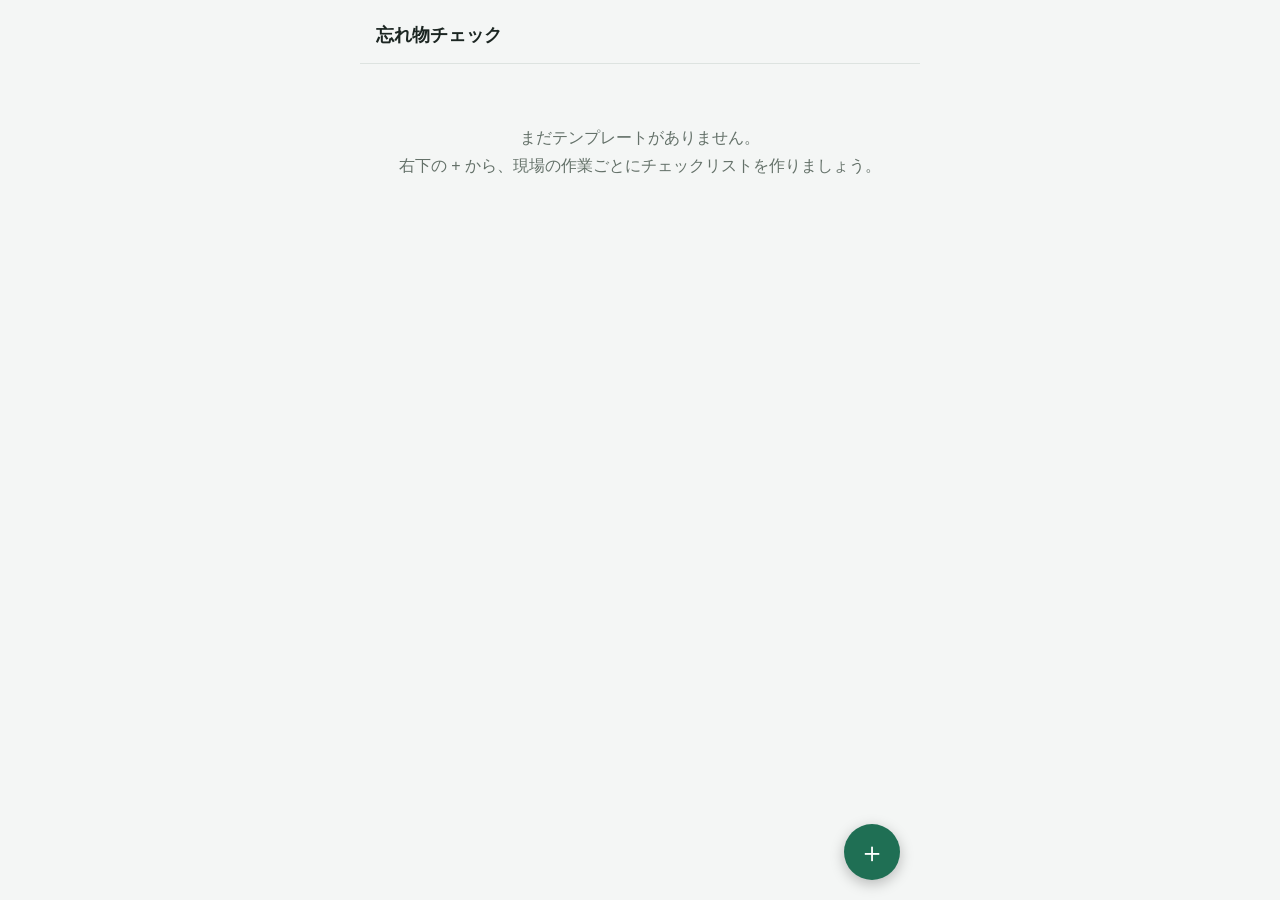
==== index.html @ 498d1441 "Add offline checklist PWA for job-site forgotten items Templates group materials/tools/machines by j" ====
<!DOCTYPE html>
<html lang="ja">
<head>
<meta charset="UTF-8">
<meta name="viewport" content="width=device-width, initial-scale=1, viewport-fit=cover">
<title>忘れ物チェック</title>
<meta name="theme-color" content="#1f6f54">
<link rel="manifest" href="manifest.json">
<link rel="icon" href="icons/icon.svg" type="image/svg+xml">
<link rel="apple-touch-icon" href="icons/icon.svg">
<link rel="stylesheet" href="style.css">
</head>
<body>
<div id="app"></div>
<script src="app.js"></script>
</body>
</html>
---- style.css ----
:root {
  --bg: #f4f6f5;
  --surface: #ffffff;
  --border: #dde3e0;
  --text: #1c2622;
  --text-dim: #647169;
  --accent: #1f6f54;
  --accent-dim: #e5f1ec;
  --danger: #b3452f;
  --radius: 14px;
  --cat-材料: #2f6fb3;
  --cat-道具: #a3762f;
  --cat-機械: #7a3fb0;
  --cat-その他: #5c6b64;
}

@media (prefers-color-scheme: dark) {
  :root {
    --bg: #121613;
    --surface: #1b211d;
    --border: #2c3630;
    --text: #eef2ef;
    --text-dim: #96a49c;
    --accent: #48b98e;
    --accent-dim: #1d3129;
    --danger: #e28066;
  }
}

* { box-sizing: border-box; }

html, body {
  margin: 0;
  padding: 0;
  background: var(--bg);
  color: var(--text);
  font-family: -apple-system, BlinkMacSystemFont, "Hiragino Sans", "Yu Gothic UI", "Segoe UI", sans-serif;
  -webkit-tap-highlight-color: transparent;
}

#app {
  max-width: 560px;
  margin: 0 auto;
  min-height: 100vh;
  padding-bottom: 96px;
  display: flex;
  flex-direction: column;
}

header.topbar {
  position: sticky;
  top: 0;
  z-index: 5;
  background: var(--bg);
  padding: env(safe-area-inset-top, 0) 16px 8px;
  padding-top: calc(env(safe-area-inset-top, 0) + 16px);
  display: flex;
  align-items: center;
  gap: 10px;
  border-bottom: 1px solid var(--border);
}

header.topbar .back {
  border: none;
  background: none;
  color: var(--accent);
  font-size: 16px;
  padding: 6px 4px;
  cursor: pointer;
}

header.topbar h1 {
  font-size: 18px;
  margin: 8px 0;
  flex: 1;
  line-height: 1.3;
}

main {
  flex: 1;
  padding: 12px 16px 24px;
}

.empty {
  color: var(--text-dim);
  text-align: center;
  padding: 48px 16px;
  line-height: 1.7;
}

.card-list {
  display: flex;
  flex-direction: column;
  gap: 10px;
  margin-top: 12px;
}

.template-card {
  background: var(--surface);
  border: 1px solid var(--border);
  border-radius: var(--radius);
  padding: 14px 16px;
  cursor: pointer;
  display: flex;
  flex-direction: column;
  gap: 8px;
}

.template-card .name {
  font-size: 16px;
  font-weight: 600;
}

.progress-row {
  display: flex;
  align-items: center;
  gap: 8px;
}

.progress-bar {
  flex: 1;
  height: 8px;
  border-radius: 4px;
  background: var(--accent-dim);
  overflow: hidden;
}

.progress-bar > div {
  height: 100%;
  background: var(--accent);
  transition: width .2s ease;
}

.progress-label {
  font-size: 12px;
  color: var(--text-dim);
  white-space: nowrap;
}

.fab {
  position: fixed;
  right: max(20px, calc((100vw - 560px) / 2 + 20px));
  bottom: calc(env(safe-area-inset-bottom, 0) + 20px);
  width: 56px;
  height: 56px;
  border-radius: 50%;
  background: var(--accent);
  color: #fff;
  border: none;
  font-size: 28px;
  line-height: 56px;
  text-align: center;
  box-shadow: 0 4px 14px rgba(0,0,0,.25);
  cursor: pointer;
  z-index: 10;
}

.btn {
  display: inline-block;
  background: var(--accent);
  color: #fff;
  border: none;
  border-radius: 10px;
  padding: 12px 18px;
  font-size: 15px;
  cursor: pointer;
  text-align: center;
}

.btn.secondary {
  background: var(--surface);
  color: var(--text);
  border: 1px solid var(--border);
}

.btn.danger {
  background: var(--danger);
}

.btn.block {
  display: block;
  width: 100%;
}

.field {
  margin-bottom: 16px;
}

.field label {
  display: block;
  font-size: 13px;
  color: var(--text-dim);
  margin-bottom: 6px;
}

.field input[type=text], .field select {
  width: 100%;
  padding: 12px 14px;
  border-radius: 10px;
  border: 1px solid var(--border);
  background: var(--surface);
  color: var(--text);
  font-size: 16px;
}

.chip-row {
  display: flex;
  gap: 8px;
  flex-wrap: wrap;
  margin-bottom: 16px;
}

.chip {
  padding: 7px 14px;
  border-radius: 999px;
  border: 1px solid var(--border);
  background: var(--surface);
  color: var(--text-dim);
  font-size: 13px;
  cursor: pointer;
}

.chip.active {
  background: var(--accent);
  border-color: var(--accent);
  color: #fff;
}

.summary-bar {
  background: var(--surface);
  border: 1px solid var(--border);
  border-radius: var(--radius);
  padding: 14px 16px;
  margin-bottom: 14px;
  display: flex;
  align-items: center;
  gap: 12px;
}

.summary-bar .count {
  font-size: 22px;
  font-weight: 700;
}

.category-group {
  margin-bottom: 18px;
}

.category-group h2 {
  font-size: 13px;
  color: var(--text-dim);
  margin: 0 0 8px 4px;
  display: flex;
  align-items: center;
  gap: 6px;
}

.category-group h2 .dot {
  width: 9px;
  height: 9px;
  border-radius: 50%;
  display: inline-block;
}

.item-row {
  display: flex;
  align-items: center;
  gap: 12px;
  background: var(--surface);
  border: 1px solid var(--border);
  border-radius: 12px;
  padding: 12px 14px;
  margin-bottom: 8px;
}

.item-row .check {
  width: 26px;
  height: 26px;
  border-radius: 50%;
  border: 2px solid var(--border);
  flex-shrink: 0;
  display: flex;
  align-items: center;
  justify-content: center;
  cursor: pointer;
  color: transparent;
  font-size: 15px;
}

.item-row.checked .check {
  background: var(--accent);
  border-color: var(--accent);
  color: #fff;
}

.item-row .item-name {
  flex: 1;
  font-size: 15px;
  cursor: pointer;
}

.item-row.checked .item-name {
  color: var(--text-dim);
  text-decoration: line-through;
}

.item-row .del {
  border: none;
  background: none;
  color: var(--text-dim);
  font-size: 18px;
  cursor: pointer;
  padding: 4px;
}

.add-item-row {
  display: flex;
  gap: 8px;
  margin-top: 4px;
}

.add-item-row input {
  flex: 1;
  padding: 11px 14px;
  border-radius: 10px;
  border: 1px solid var(--border);
  background: var(--surface);
  color: var(--text);
  font-size: 15px;
}

.actions-row {
  display: flex;
  gap: 10px;
  margin-top: 24px;
}

.actions-row .btn {
  flex: 1;
}

dialog {
  border: none;
  border-radius: var(--radius);
  padding: 0;
  width: min(420px, 90vw);
  background: var(--surface);
  color: var(--text);
}

dialog::backdrop {
  background: rgba(0,0,0,.4);
}

dialog .dialog-body {
  padding: 20px;
}

dialog h3 {
  margin-top: 0;
}
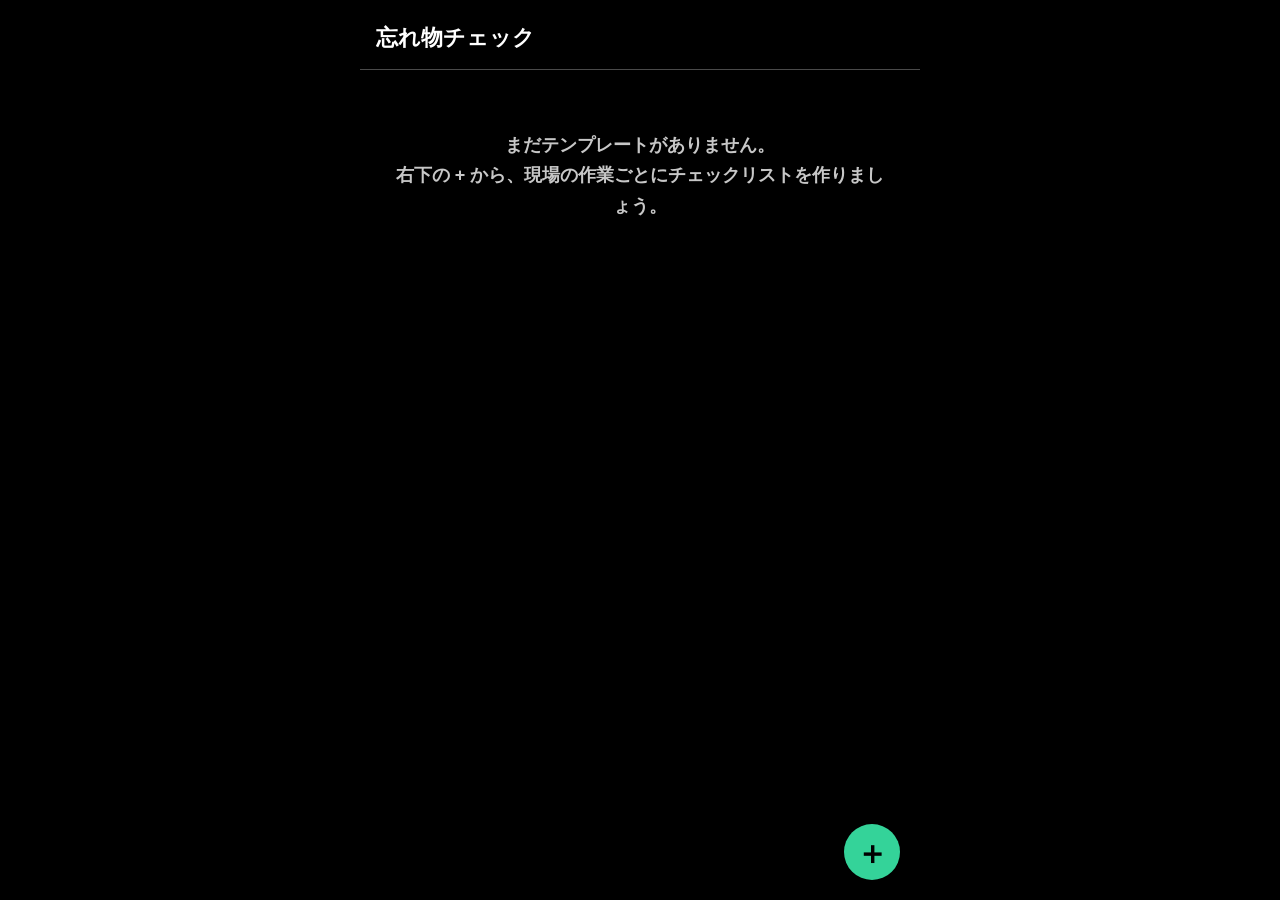
==== commit 8b950bc1: "Rename ウエイト preset and switch to a fixed high-contrast theme Rename "製管、ウエイト" preset to "製管、ウエイト、シャッ" ====
--- a/index.html
+++ b/index.html
@@ -4,7 +4,7 @@
 <meta charset="UTF-8">
 <meta name="viewport" content="width=device-width, initial-scale=1, viewport-fit=cover">
 <title>忘れ物チェック</title>
-<meta name="theme-color" content="#1f6f54">
+<meta name="theme-color" content="#000000">
 <link rel="manifest" href="manifest.json">
 <link rel="icon" href="icons/icon.svg" type="image/svg+xml">
 <link rel="apple-touch-icon" href="icons/icon.svg">
--- a/style.css
+++ b/style.css
@@ -1,30 +1,13 @@
 :root {
-  --bg: #f4f6f5;
-  --surface: #ffffff;
-  --border: #dde3e0;
-  --text: #1c2622;
-  --text-dim: #647169;
-  --accent: #1f6f54;
-  --accent-dim: #e5f1ec;
-  --danger: #b3452f;
+  --bg: #000000;
+  --surface: #141414;
+  --border: #4a4a4a;
+  --text: #ffffff;
+  --text-dim: #c7c7c7;
+  --accent: #34d399;
+  --accent-dim: #0d3327;
+  --danger: #ff6b5b;
   --radius: 14px;
-  --cat-材料: #2f6fb3;
-  --cat-道具: #a3762f;
-  --cat-機械: #7a3fb0;
-  --cat-その他: #5c6b64;
-}
-
-@media (prefers-color-scheme: dark) {
-  :root {
-    --bg: #121613;
-    --surface: #1b211d;
-    --border: #2c3630;
-    --text: #eef2ef;
-    --text-dim: #96a49c;
-    --accent: #48b98e;
-    --accent-dim: #1d3129;
-    --danger: #e28066;
-  }
 }
 
 * { box-sizing: border-box; }
@@ -35,7 +18,14 @@
   background: var(--bg);
   color: var(--text);
   font-family: -apple-system, BlinkMacSystemFont, "Hiragino Sans", "Yu Gothic UI", "Segoe UI", sans-serif;
+  font-size: 18px;
+  font-weight: 700;
   -webkit-tap-highlight-color: transparent;
+}
+
+button, input, select, textarea {
+  font-family: inherit;
+  font-weight: 700;
 }
 
 #app {
@@ -64,13 +54,15 @@
   border: none;
   background: none;
   color: var(--accent);
-  font-size: 16px;
+  font-size: 20px;
+  font-weight: 700;
   padding: 6px 4px;
   cursor: pointer;
 }
 
 header.topbar h1 {
-  font-size: 18px;
+  font-size: 22px;
+  font-weight: 700;
   margin: 8px 0;
   flex: 1;
   line-height: 1.3;
@@ -107,8 +99,8 @@
 }
 
 .template-card .name {
-  font-size: 16px;
-  font-weight: 600;
+  font-size: 20px;
+  font-weight: 700;
 }
 
 .progress-row {
@@ -132,7 +124,8 @@
 }
 
 .progress-label {
-  font-size: 12px;
+  font-size: 16px;
+  font-weight: 700;
   color: var(--text-dim);
   white-space: nowrap;
 }
@@ -145,12 +138,13 @@
   height: 56px;
   border-radius: 50%;
   background: var(--accent);
-  color: #fff;
+  color: #000;
   border: none;
-  font-size: 28px;
+  font-size: 32px;
+  font-weight: 700;
   line-height: 56px;
   text-align: center;
-  box-shadow: 0 4px 14px rgba(0,0,0,.25);
+  box-shadow: 0 4px 14px rgba(0,0,0,.6);
   cursor: pointer;
   z-index: 10;
 }
@@ -158,11 +152,12 @@
 .btn {
   display: inline-block;
   background: var(--accent);
-  color: #fff;
+  color: #000;
   border: none;
   border-radius: 10px;
-  padding: 12px 18px;
-  font-size: 15px;
+  padding: 14px 20px;
+  font-size: 19px;
+  font-weight: 700;
   cursor: pointer;
   text-align: center;
 }
@@ -188,19 +183,20 @@
 
 .field label {
   display: block;
-  font-size: 13px;
+  font-size: 17px;
+  font-weight: 700;
   color: var(--text-dim);
   margin-bottom: 6px;
 }
 
-.field input[type=text], .field select {
+.field input[type=text] {
   width: 100%;
-  padding: 12px 14px;
+  padding: 14px 16px;
   border-radius: 10px;
   border: 1px solid var(--border);
   background: var(--surface);
   color: var(--text);
-  font-size: 16px;
+  font-size: 20px;
 }
 
 .chip-row {
@@ -211,19 +207,20 @@
 }
 
 .chip {
-  padding: 7px 14px;
+  padding: 8px 16px;
   border-radius: 999px;
   border: 1px solid var(--border);
   background: var(--surface);
   color: var(--text-dim);
-  font-size: 13px;
+  font-size: 17px;
+  font-weight: 700;
   cursor: pointer;
 }
 
 .chip.active {
   background: var(--accent);
   border-color: var(--accent);
-  color: #fff;
+  color: #000;
 }
 
 .summary-bar {
@@ -238,30 +235,14 @@
 }
 
 .summary-bar .count {
-  font-size: 22px;
-  font-weight: 700;
-}
-
-.category-group {
+  font-size: 26px;
+  font-weight: 700;
+}
+
+.item-list {
   margin-bottom: 18px;
 }
 
-.category-group h2 {
-  font-size: 13px;
-  color: var(--text-dim);
-  margin: 0 0 8px 4px;
-  display: flex;
-  align-items: center;
-  gap: 6px;
-}
-
-.category-group h2 .dot {
-  width: 9px;
-  height: 9px;
-  border-radius: 50%;
-  display: inline-block;
-}
-
 .item-row {
   display: flex;
   align-items: center;
@@ -269,13 +250,13 @@
   background: var(--surface);
   border: 1px solid var(--border);
   border-radius: 12px;
-  padding: 12px 14px;
+  padding: 14px 16px;
   margin-bottom: 8px;
 }
 
 .item-row .check {
-  width: 26px;
-  height: 26px;
+  width: 30px;
+  height: 30px;
   border-radius: 50%;
   border: 2px solid var(--border);
   flex-shrink: 0;
@@ -284,18 +265,19 @@
   justify-content: center;
   cursor: pointer;
   color: transparent;
-  font-size: 15px;
+  font-size: 18px;
 }
 
 .item-row.checked .check {
   background: var(--accent);
   border-color: var(--accent);
-  color: #fff;
+  color: #000;
 }
 
 .item-row .item-name {
   flex: 1;
-  font-size: 15px;
+  font-size: 19px;
+  font-weight: 700;
   cursor: pointer;
 }
 
@@ -304,13 +286,51 @@
   text-decoration: line-through;
 }
 
-.item-row .del {
-  border: none;
-  background: none;
-  color: var(--text-dim);
+.item-row.edit {
+  cursor: pointer;
+}
+
+.item-row.edit.locked {
+  cursor: default;
+  opacity: 0.65;
+}
+
+.item-row.edit.locked .item-name {
+  cursor: default;
+}
+
+.item-row.selected {
+  border-color: var(--accent);
+  background: var(--accent-dim);
+}
+
+.select-box {
+  width: 28px;
+  height: 28px;
+  border-radius: 6px;
+  border: 2px solid var(--border);
+  flex-shrink: 0;
+  display: flex;
+  align-items: center;
+  justify-content: center;
+  color: transparent;
   font-size: 18px;
-  cursor: pointer;
-  padding: 4px;
+}
+
+.item-row.selected .select-box {
+  background: var(--accent);
+  border-color: var(--accent);
+  color: #000;
+}
+
+.select-box.locked {
+  border-style: dashed;
+  color: var(--text-dim);
+  font-size: 16px;
+}
+
+.edit-toolbar {
+  margin-bottom: 10px;
 }
 
 .add-item-row {
@@ -321,12 +341,12 @@
 
 .add-item-row input {
   flex: 1;
-  padding: 11px 14px;
+  padding: 13px 16px;
   border-radius: 10px;
   border: 1px solid var(--border);
   background: var(--surface);
   color: var(--text);
-  font-size: 15px;
+  font-size: 19px;
 }
 
 .actions-row {
@@ -340,7 +360,7 @@
 }
 
 dialog {
-  border: none;
+  border: 1px solid var(--border);
   border-radius: var(--radius);
   padding: 0;
   width: min(420px, 90vw);
@@ -349,7 +369,7 @@
 }
 
 dialog::backdrop {
-  background: rgba(0,0,0,.4);
+  background: rgba(255,255,255,.15);
 }
 
 dialog .dialog-body {
@@ -358,4 +378,6 @@
 
 dialog h3 {
   margin-top: 0;
-}
+  font-size: 22px;
+  font-weight: 700;
+}
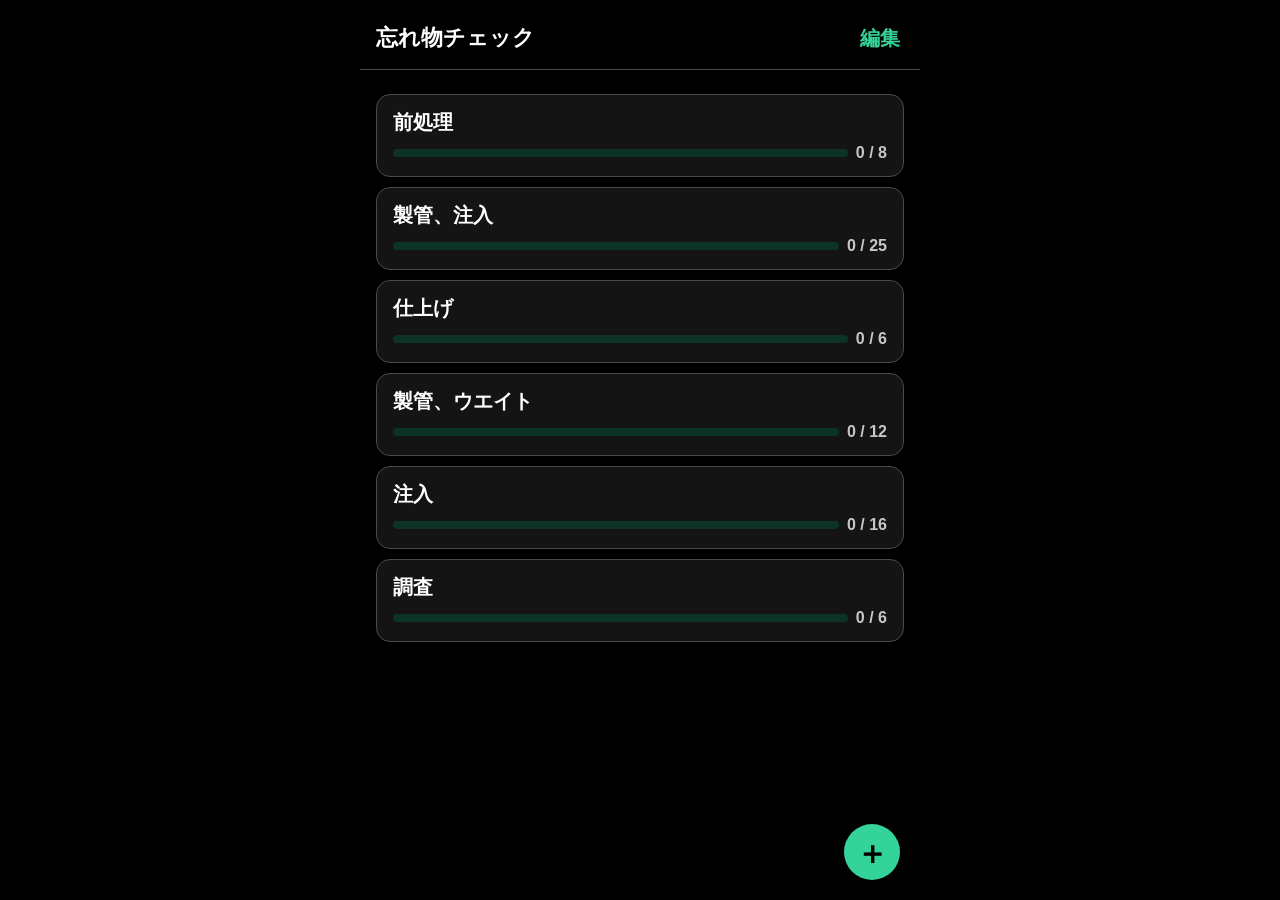
==== commit a4e53e01: "Add PNG icons for reliable Android/iOS home-screen install manifest.json declared only an SVG icon, " ====
--- a/index.html
+++ b/index.html
@@ -7,7 +7,7 @@
 <meta name="theme-color" content="#000000">
 <link rel="manifest" href="manifest.json">
 <link rel="icon" href="icons/icon.svg" type="image/svg+xml">
-<link rel="apple-touch-icon" href="icons/icon.svg">
+<link rel="apple-touch-icon" href="icons/icon-192.png">
 <link rel="stylesheet" href="style.css">
 </head>
 <body>
--- a/style.css
+++ b/style.css
@@ -58,6 +58,12 @@
   font-weight: 700;
   padding: 6px 4px;
   cursor: pointer;
+  border-radius: 8px;
+  transition: opacity .08s ease;
+}
+
+header.topbar .back:active {
+  opacity: 0.5;
 }
 
 header.topbar h1 {
@@ -96,11 +102,31 @@
   display: flex;
   flex-direction: column;
   gap: 8px;
+  transition: background-color .08s ease;
+}
+
+.template-card:active {
+  background: var(--border);
 }
 
 .template-card .name {
   font-size: 20px;
   font-weight: 700;
+}
+
+.template-card.selected {
+  border-color: var(--accent);
+  background: var(--accent-dim);
+}
+
+.card-select-row {
+  display: flex;
+  align-items: center;
+  gap: 12px;
+}
+
+.card-select-row .name {
+  flex: 1;
 }
 
 .progress-row {
@@ -147,6 +173,12 @@
   box-shadow: 0 4px 14px rgba(0,0,0,.6);
   cursor: pointer;
   z-index: 10;
+  transition: filter .08s ease, transform .08s ease;
+}
+
+.fab:active {
+  filter: brightness(0.75);
+  transform: scale(0.94);
 }
 
 .btn {
@@ -160,12 +192,22 @@
   font-weight: 700;
   cursor: pointer;
   text-align: center;
+  transition: filter .08s ease, transform .08s ease;
+}
+
+.btn:active {
+  filter: brightness(0.75);
+  transform: scale(0.97);
 }
 
 .btn.secondary {
   background: var(--surface);
   color: var(--text);
   border: 1px solid var(--border);
+}
+
+.btn.secondary:active {
+  background: var(--border);
 }
 
 .btn.danger {
@@ -215,6 +257,11 @@
   font-size: 17px;
   font-weight: 700;
   cursor: pointer;
+  transition: background-color .08s ease;
+}
+
+.chip:active {
+  background: var(--border);
 }
 
 .chip.active {
@@ -255,8 +302,8 @@
 }
 
 .item-row .check {
-  width: 30px;
-  height: 30px;
+  width: 34px;
+  height: 34px;
   border-radius: 50%;
   border: 2px solid var(--border);
   flex-shrink: 0;
@@ -265,7 +312,12 @@
   justify-content: center;
   cursor: pointer;
   color: transparent;
-  font-size: 18px;
+  font-size: 20px;
+  transition: transform .08s ease;
+}
+
+.item-row:active .check {
+  transform: scale(0.88);
 }
 
 .item-row.checked .check {
@@ -276,7 +328,7 @@
 
 .item-row .item-name {
   flex: 1;
-  font-size: 19px;
+  font-size: 23px;
   font-weight: 700;
   cursor: pointer;
 }
@@ -290,23 +342,14 @@
   cursor: pointer;
 }
 
-.item-row.edit.locked {
-  cursor: default;
-  opacity: 0.65;
-}
-
-.item-row.edit.locked .item-name {
-  cursor: default;
-}
-
 .item-row.selected {
   border-color: var(--accent);
   background: var(--accent-dim);
 }
 
 .select-box {
-  width: 28px;
-  height: 28px;
+  width: 32px;
+  height: 32px;
   border-radius: 6px;
   border: 2px solid var(--border);
   flex-shrink: 0;
@@ -314,19 +357,13 @@
   align-items: center;
   justify-content: center;
   color: transparent;
-  font-size: 18px;
+  font-size: 20px;
 }
 
 .item-row.selected .select-box {
   background: var(--accent);
   border-color: var(--accent);
   color: #000;
-}
-
-.select-box.locked {
-  border-style: dashed;
-  color: var(--text-dim);
-  font-size: 16px;
 }
 
 .edit-toolbar {
@@ -381,3 +418,28 @@
   font-size: 22px;
   font-weight: 700;
 }
+
+.toast {
+  position: fixed;
+  left: 50%;
+  bottom: calc(env(safe-area-inset-bottom, 0) + 24px);
+  transform: translateX(-50%) translateY(12px);
+  background: var(--surface);
+  color: var(--text);
+  border: 1px solid var(--border);
+  padding: 13px 20px;
+  border-radius: 999px;
+  font-size: 17px;
+  font-weight: 700;
+  opacity: 0;
+  pointer-events: none;
+  transition: opacity .2s ease, transform .2s ease;
+  z-index: 50;
+  max-width: 86vw;
+  text-align: center;
+}
+
+.toast.show {
+  opacity: 1;
+  transform: translateX(-50%) translateY(0);
+}
